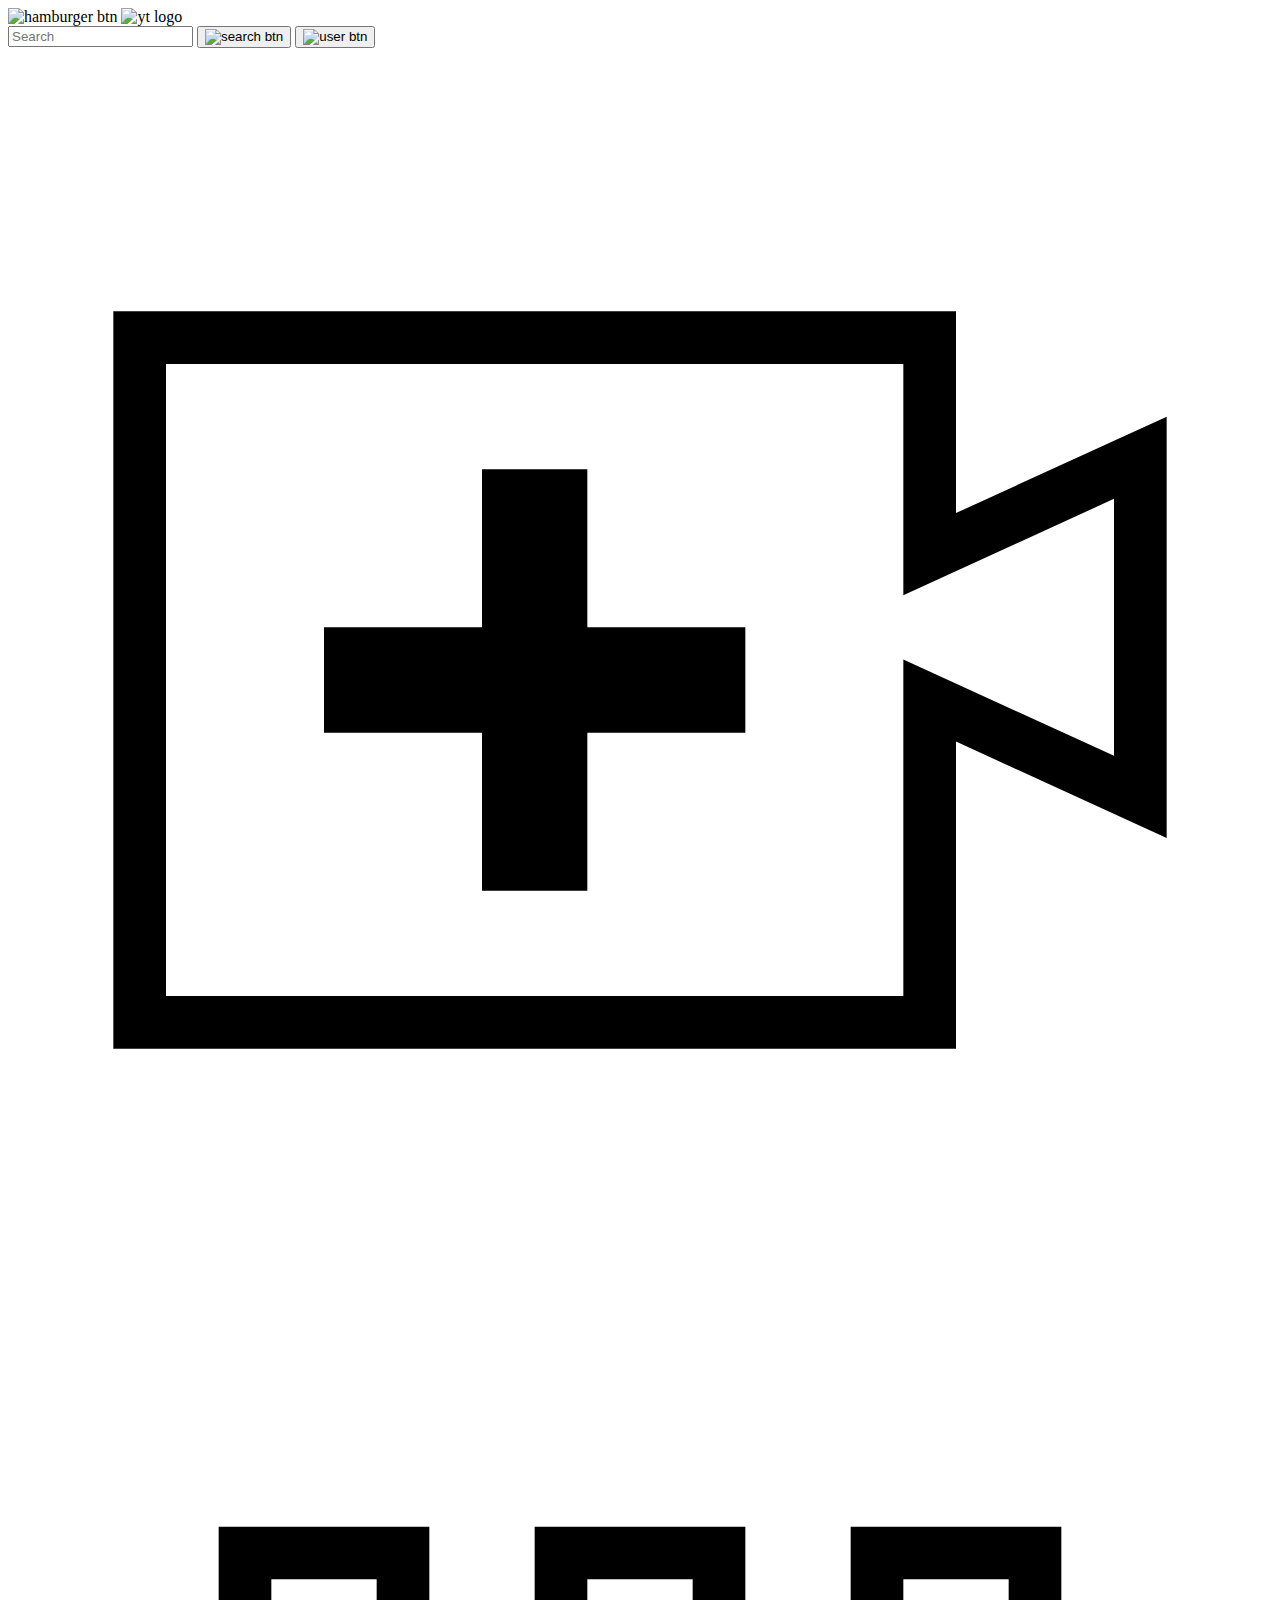
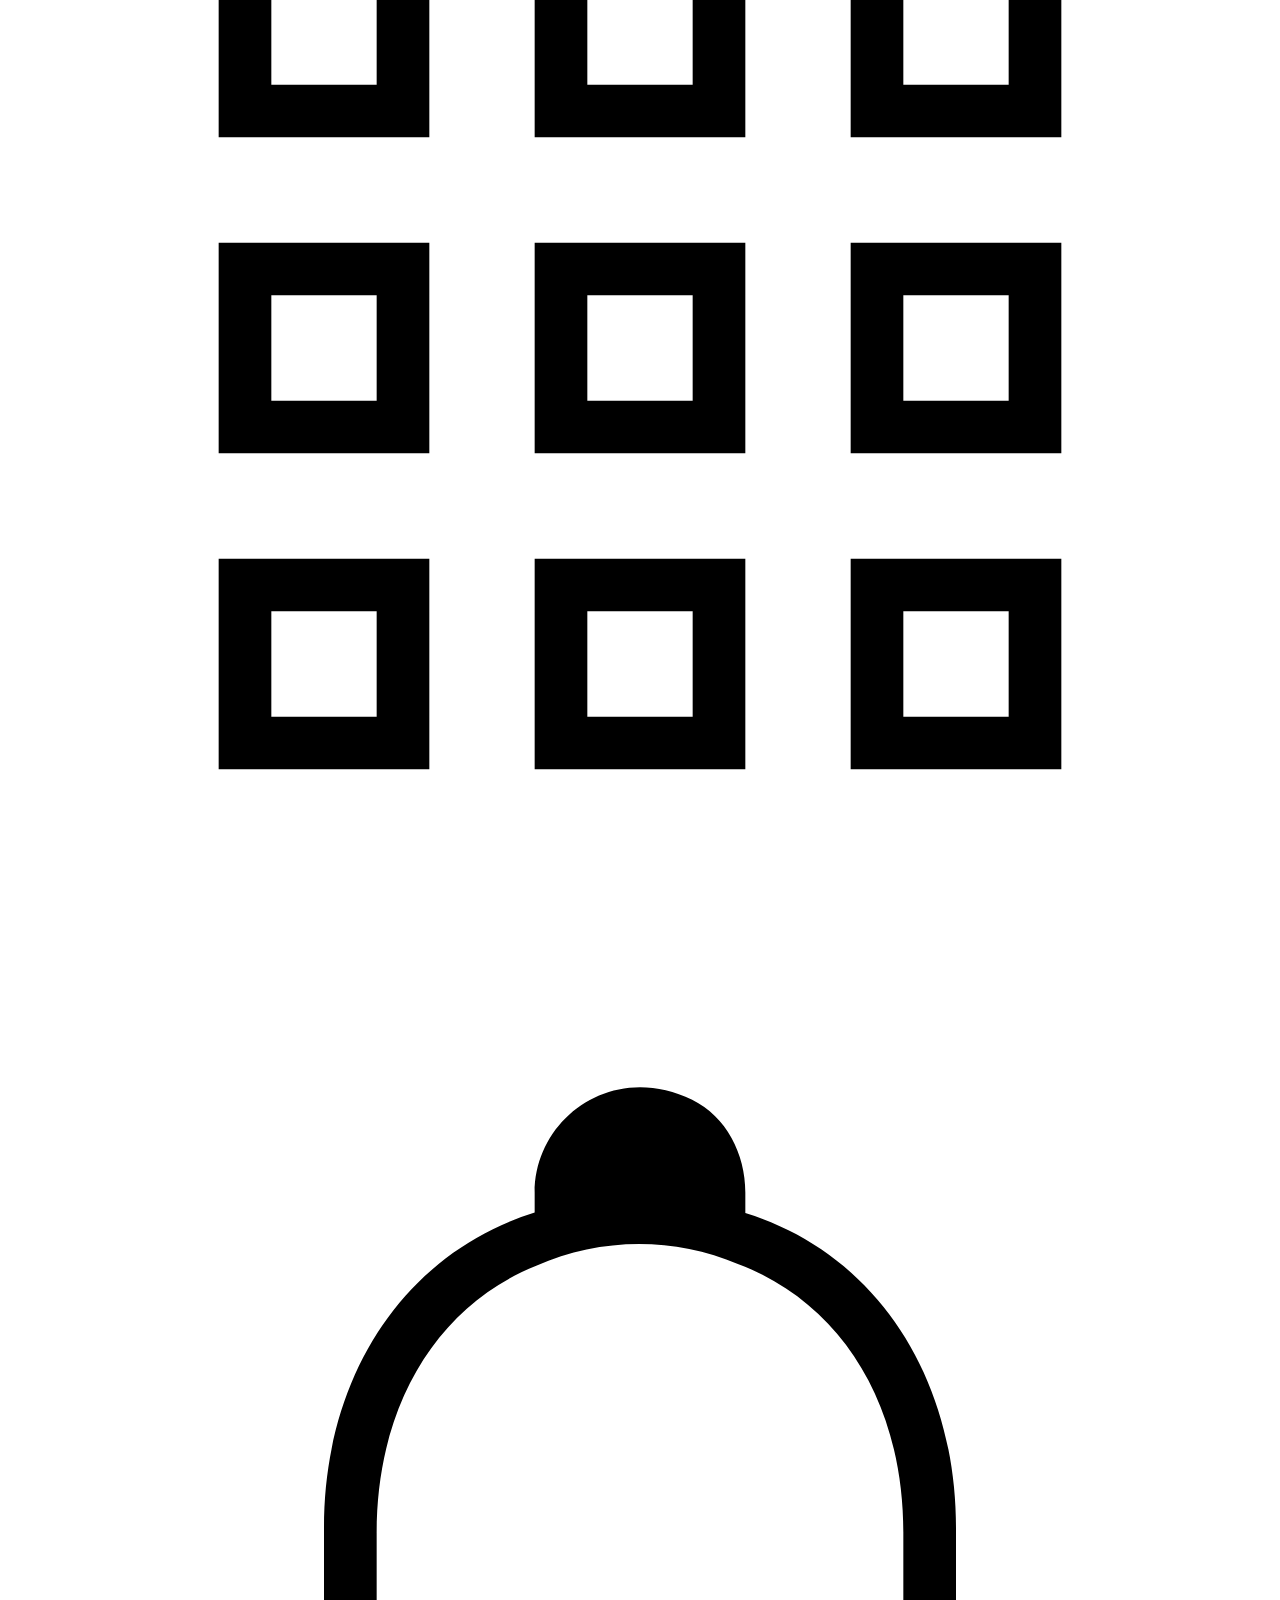
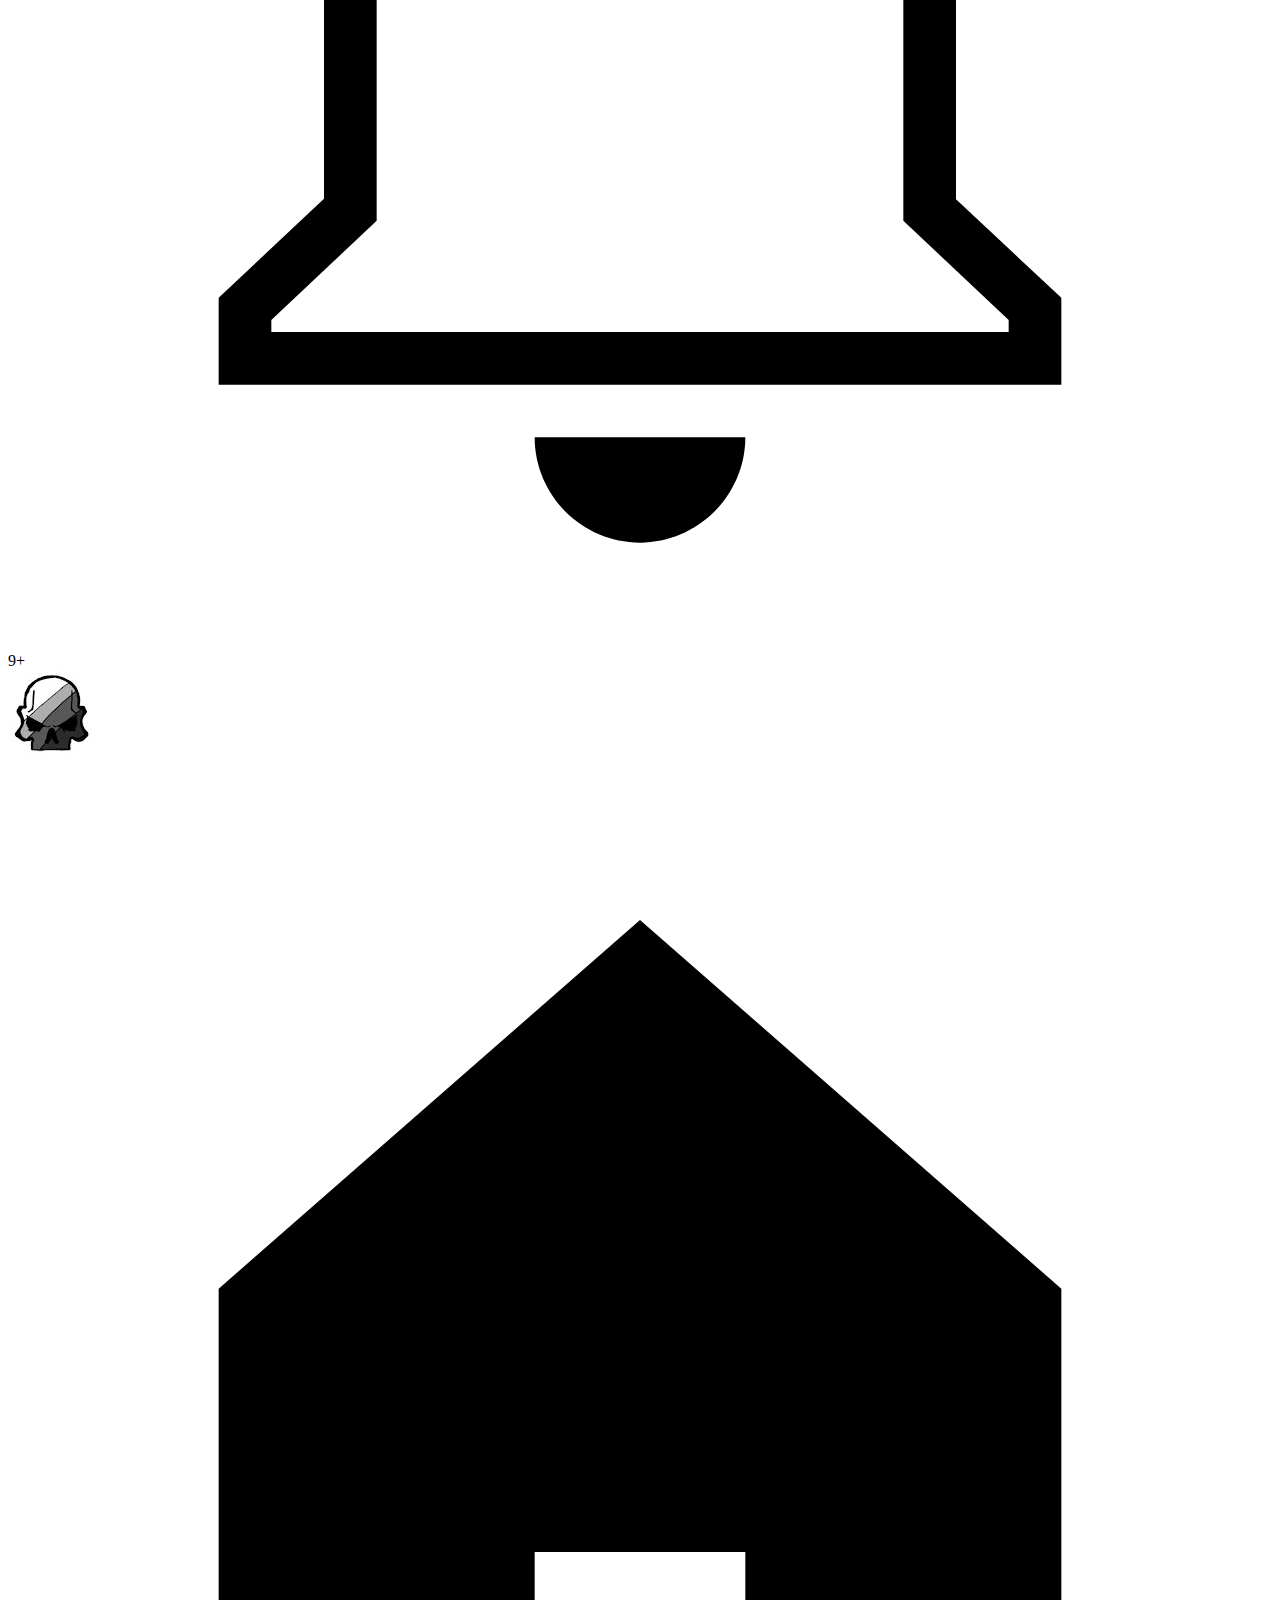
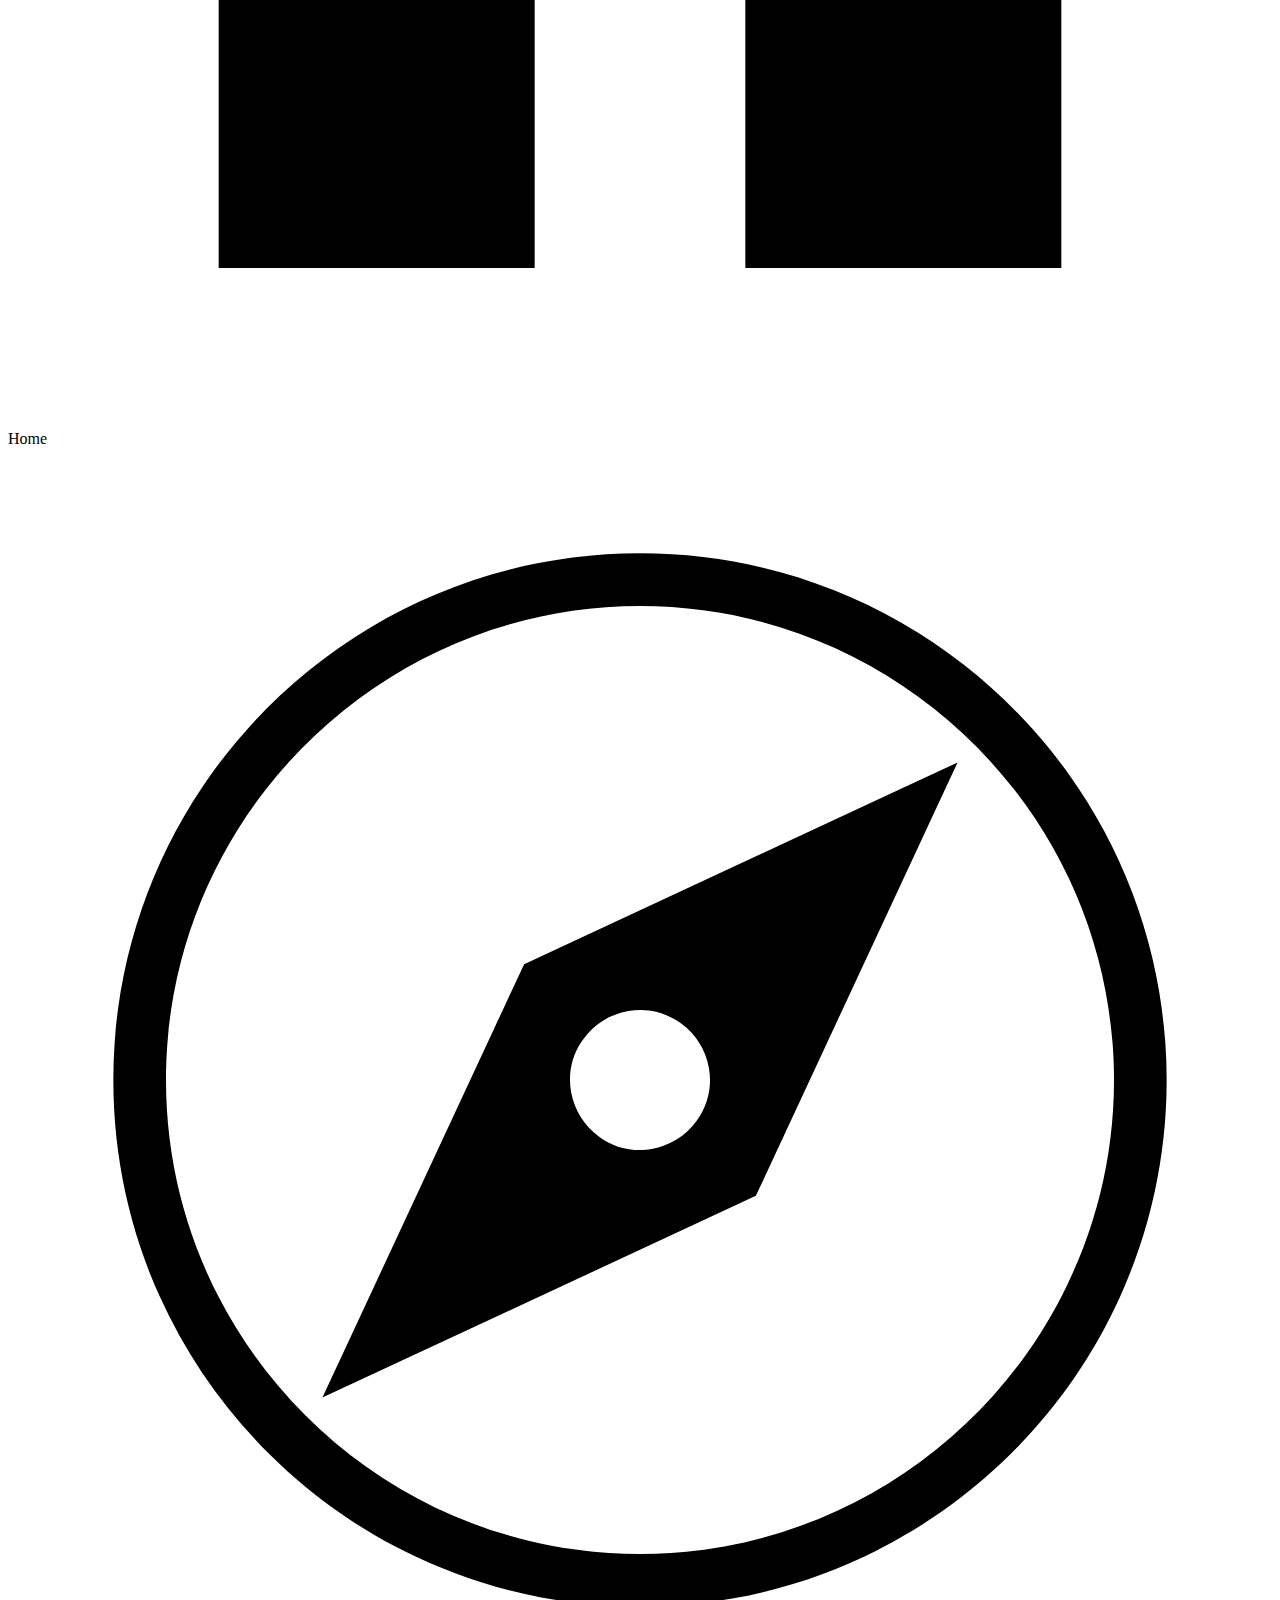
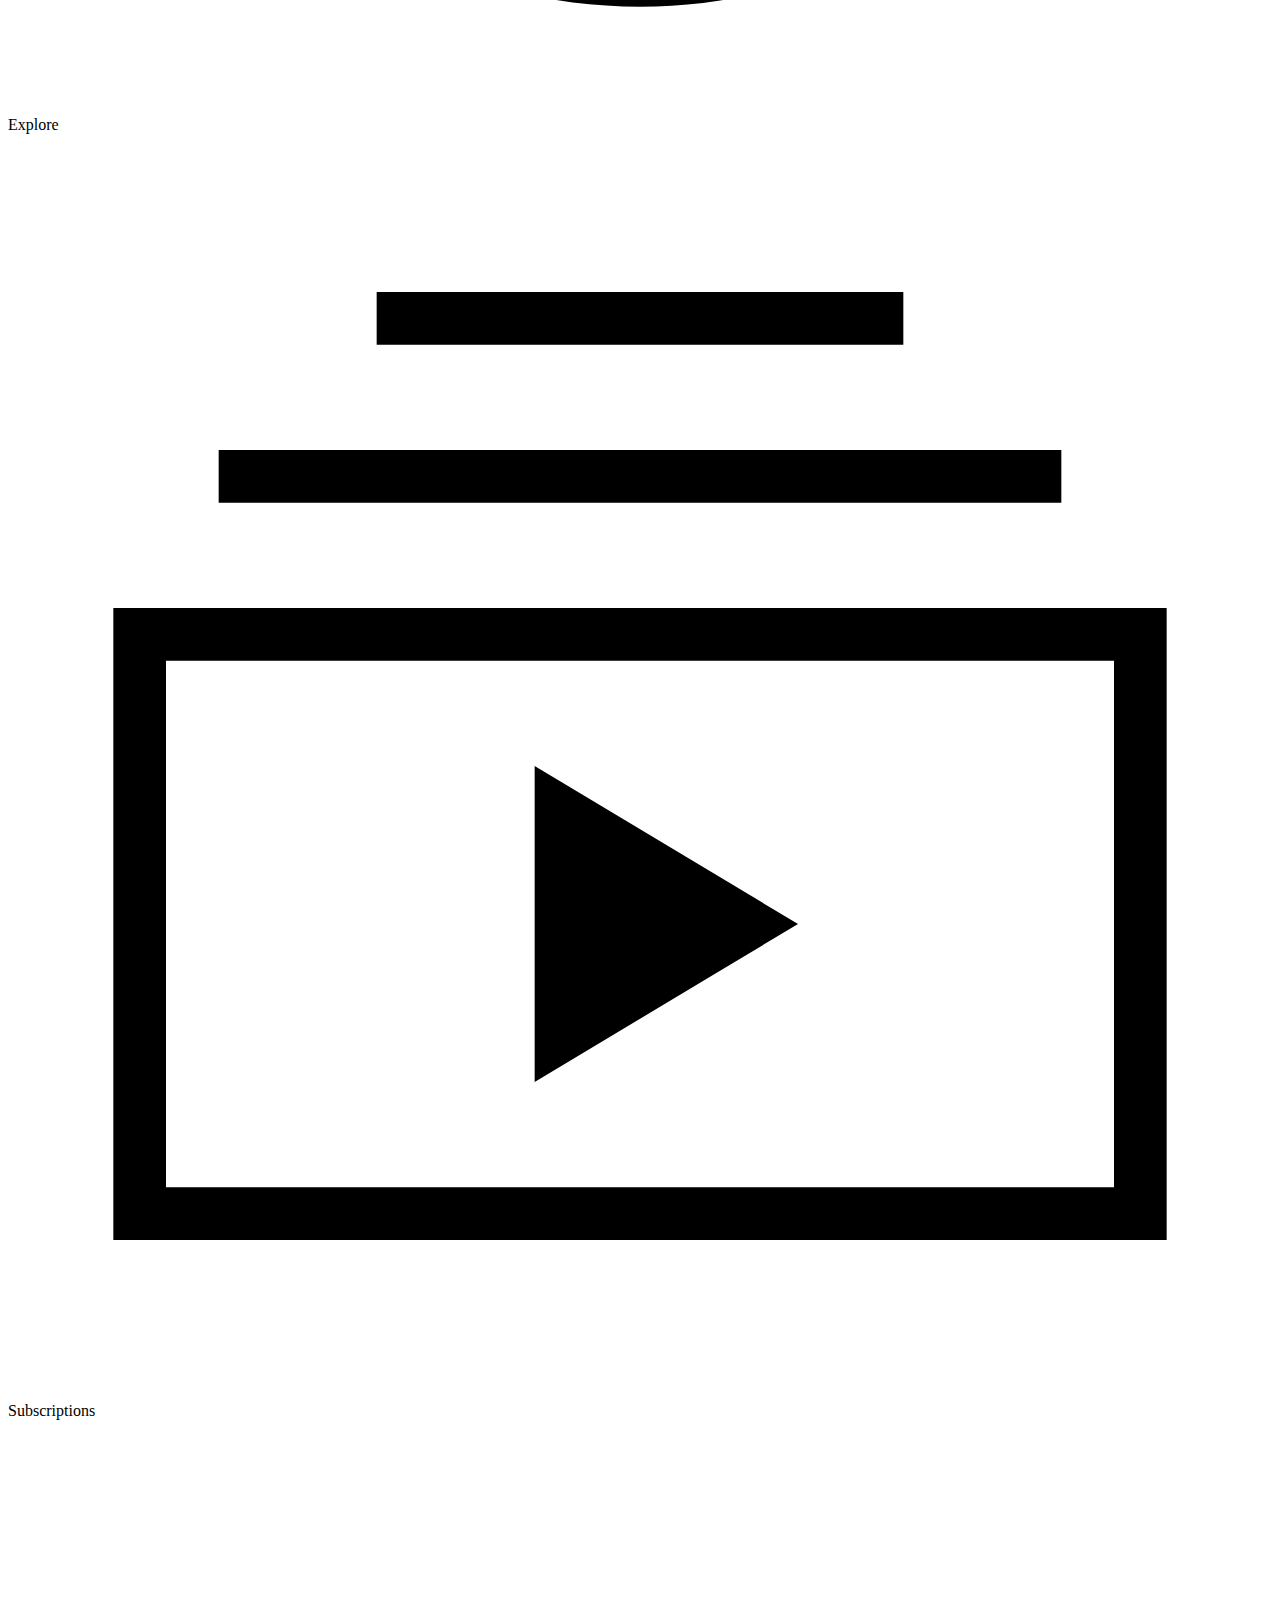
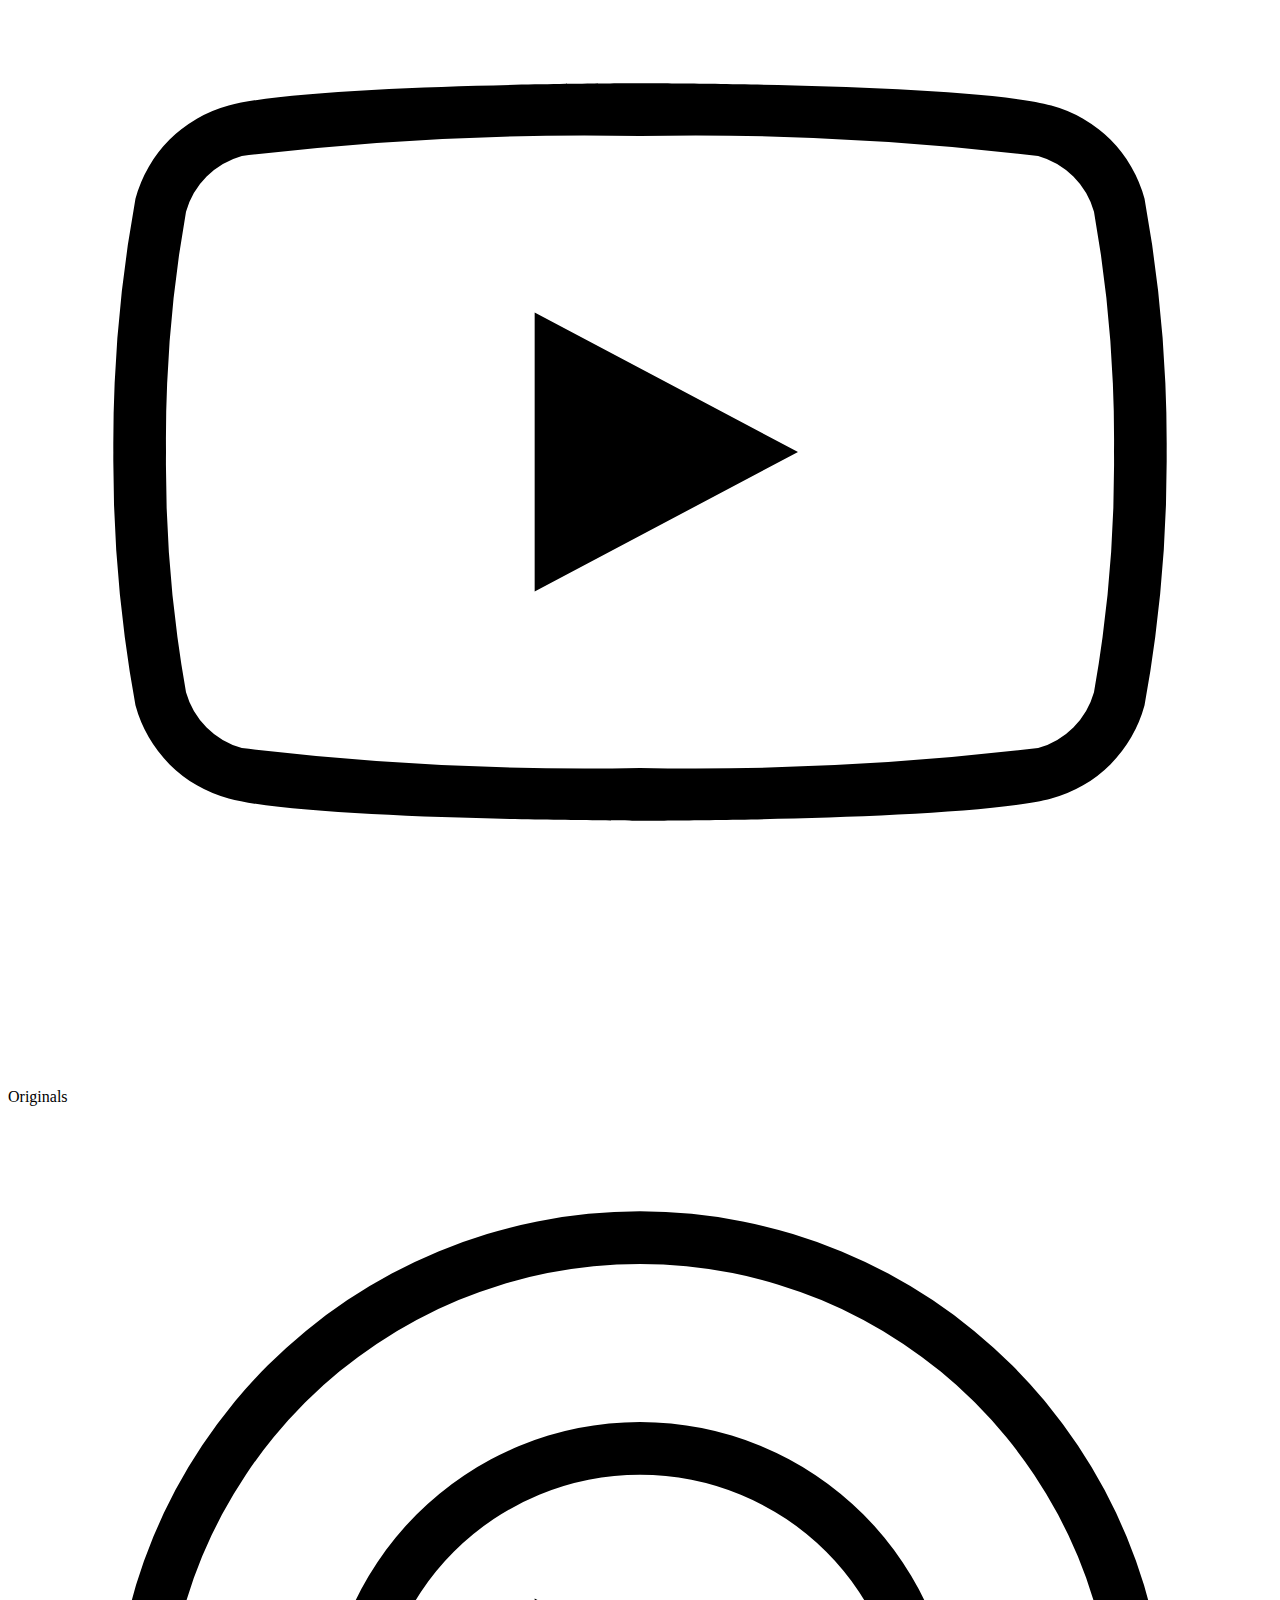
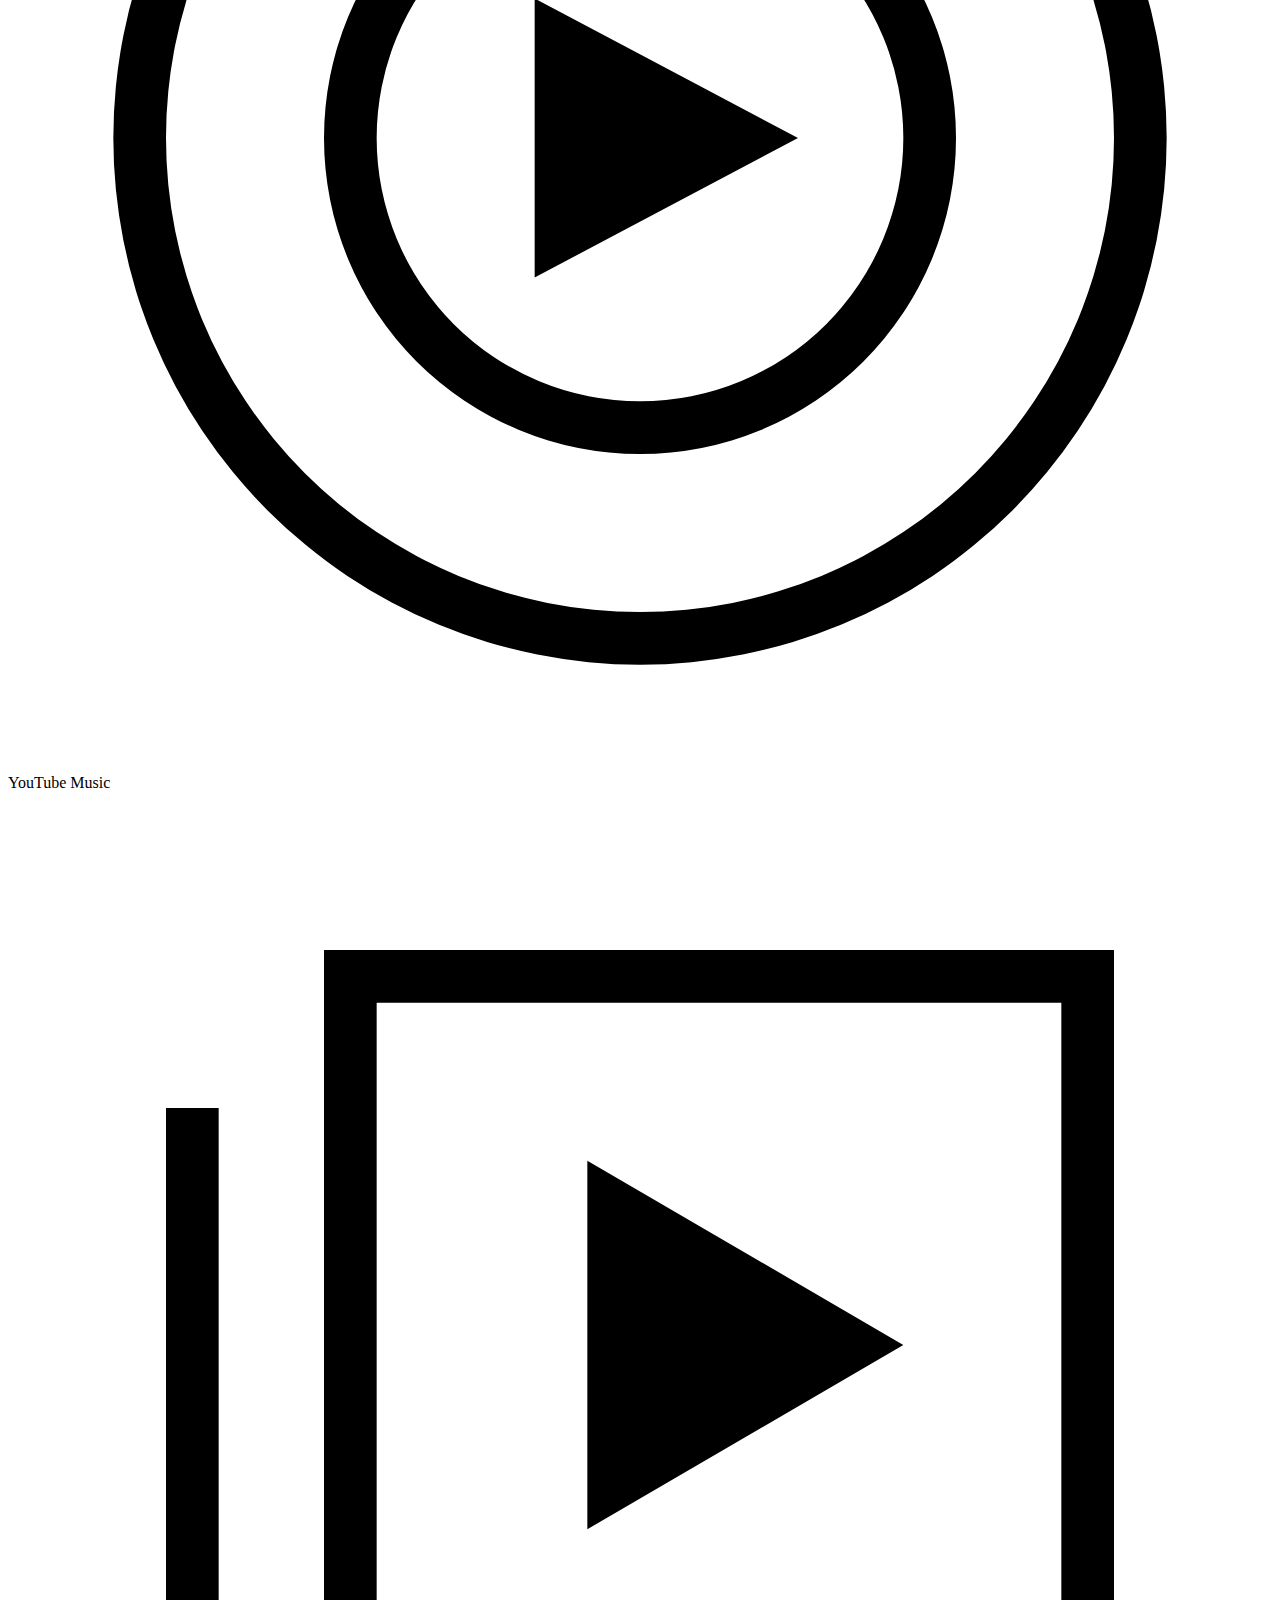
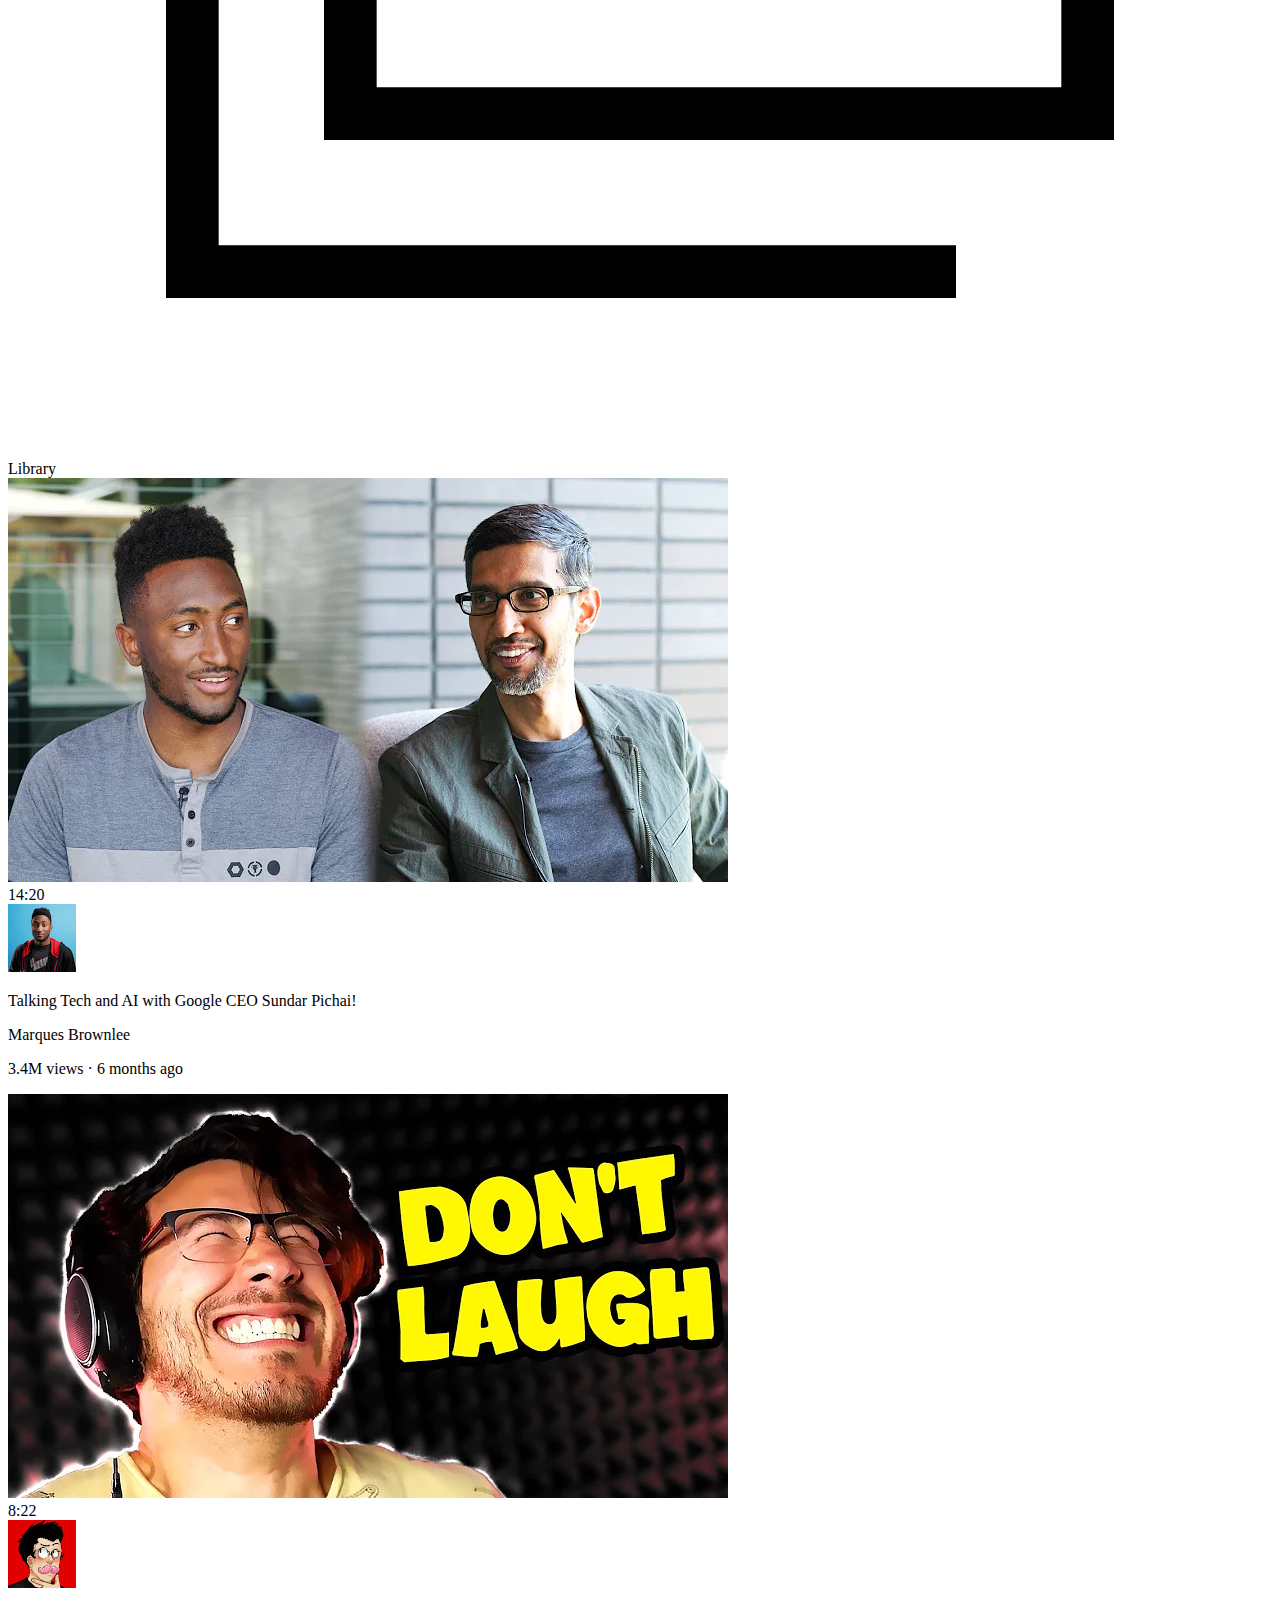
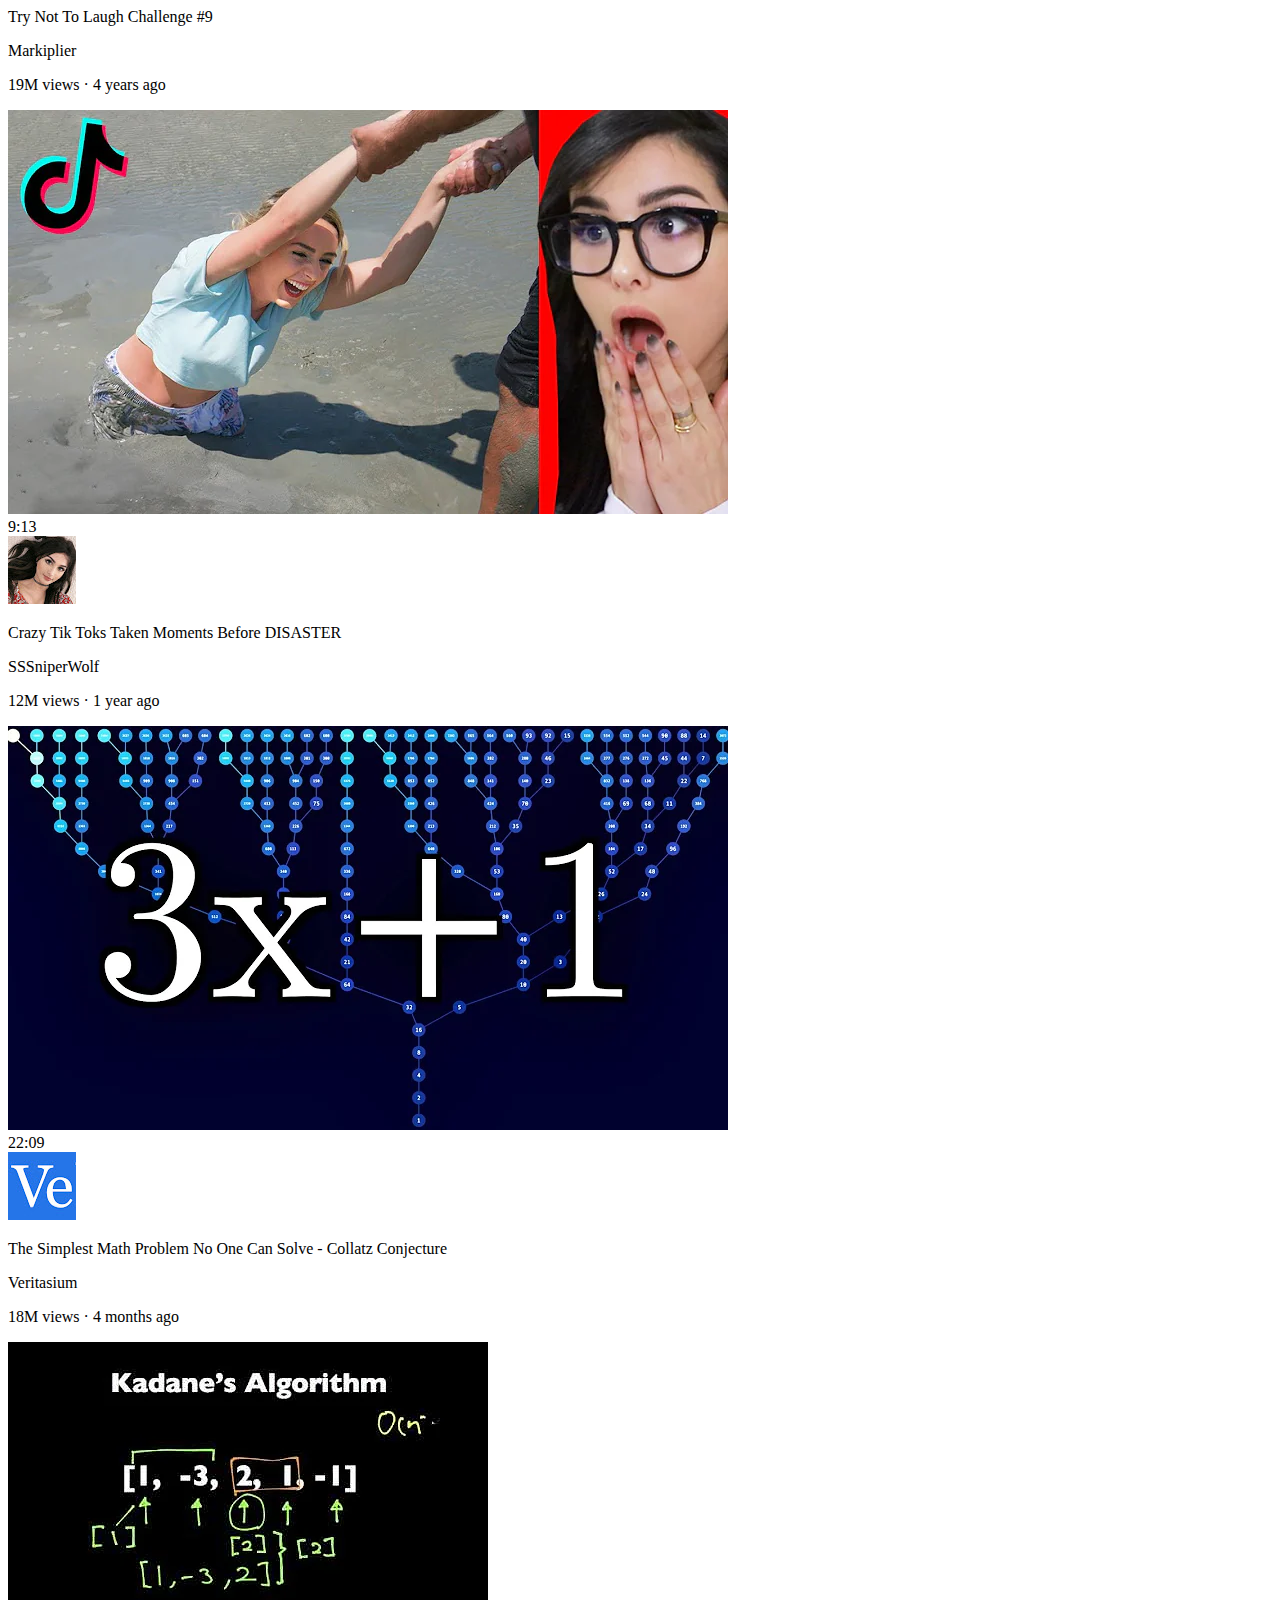
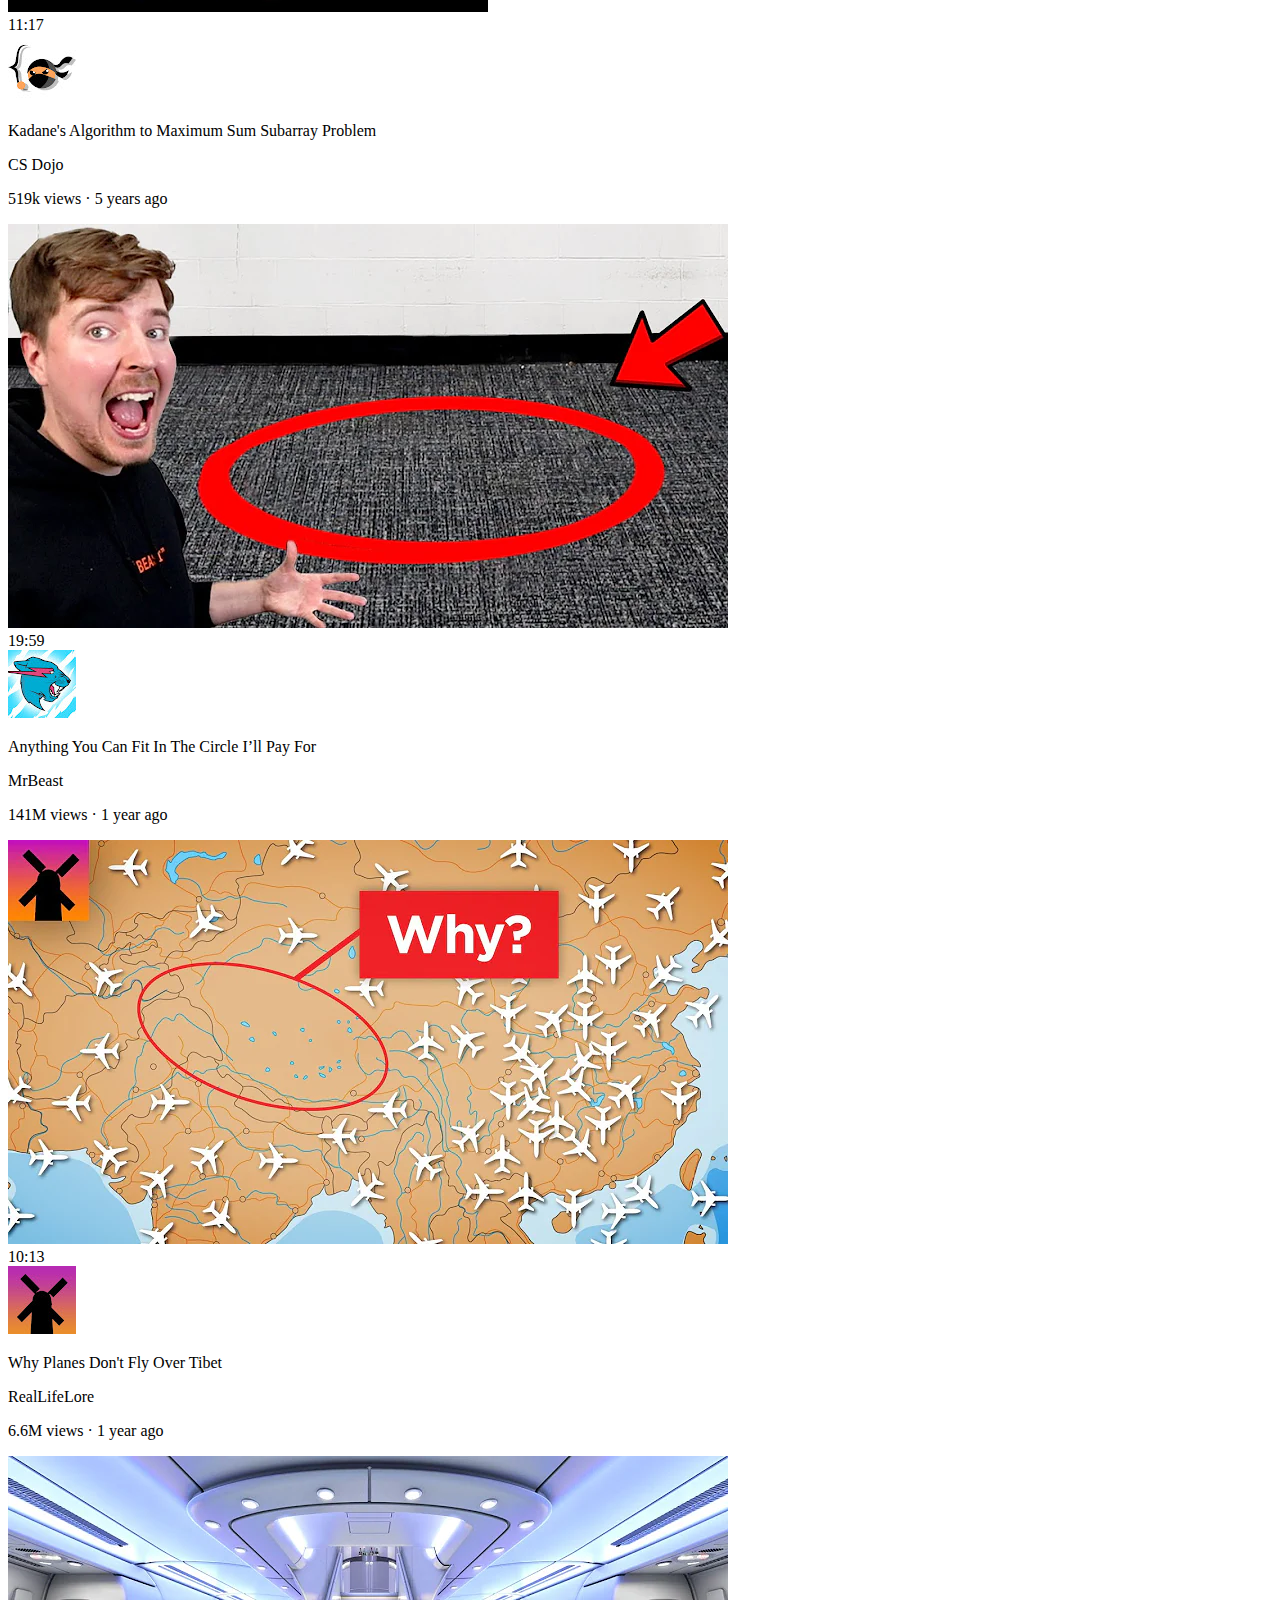
==== index.html @ a5c24d1d "Refactor" ====
<!DOCTYPE html>
<html lang="en">
  <head>
    <meta charset="UTF-8" />
    <meta name="viewport" content="width=device-width, initial-scale=1.0" />
    <title>YouTube</title>
    <link rel="stylesheet" href="styles.css" />
    <link rel="preconnect" href="https://fonts.googleapis.com" />
    <link rel="preconnect" href="https://fonts.gstatic.com" crossorigin />
    <link
      href="https://fonts.googleapis.com/css2?family=Roboto:wght@400;500;700&display=swap"
      rel="stylesheet"
    />
  </head>
  <body>
    <div class="header">
      <div class="left">
        <img
          class="ham-menu"
          src="images/header/hamburger-menu.svg"
          alt="hamburger btn"
        />
        <img
          class="yt-logo"
          src="images/header/youtube-logo.svg"
          alt="yt logo"
        />
      </div>
      <div class="middle">
        <input class="search-bar" type="text" placeholder="Search" />
        <button class="search-btn">
          <img
            class="search-ico"
            src="images/header/search.svg"
            alt="search btn"
          />
        </button>
        <button class="voice-search-btn">
          <img
            class="voice-ico"
            src="images/header/voice-search-icon.svg"
            alt="user btn"
          />
        </button>
      </div>
      <div class="right">
        <img
          class="create"
          src="/yt_recreation/images/header/upload.svg"
          alt="create"
        />
        <img
          class="apps"
          src="/yt_recreation/images/header/youtube-apps.svg"
          alt="apps"
        />
        <div class="notis-ico-cont">
          <img
            class="notis"
            src="/yt_recreation/images/header/notifications.svg"
            alt="notifications"
          />
          <div class="amount-of-notis">9+</div>
        </div>
        <img
          class="profile"
          src="/yt_recreation/images/header/profilepic.jpg"
          alt="profile"
        />
      </div>
    </div>

    <div class="sidebar">
      <div class="sidebar-btns">
        <img
          class="ico-size"
          src="/yt_recreation/images/sidebar/home.svg"
          alt="Home"
        />
        Home
      </div>
      <div class="sidebar-btns">
        <img
          class="ico-size"
          src="/yt_recreation/images/sidebar/explore.svg"
          alt="Home"
        />
        Explore
      </div>
      <div class="sidebar-btns">
        <img
          class="ico-size"
          src="/yt_recreation/images/sidebar/subscriptions.svg"
          alt="Home"
        />
        Subscriptions
      </div>
      <div class="sidebar-btns">
        <img
          class="ico-size"
          src="/yt_recreation/images/sidebar/originals.svg"
          alt="Home"
        />
        Originals
      </div>
      <div class="sidebar-btns">
        <img
          class="ico-size"
          src="/yt_recreation/images/sidebar/youtube-music.svg"
          alt="Home"
        />
        YouTube Music
      </div>
      <div class="sidebar-btns">
        <img
          class="ico-size"
          src="/yt_recreation/images/sidebar/library.svg"
          alt="Home"
        />
        Library
      </div>
    </div>

    <div class="video-grid">
      <div class="video-preview">
        <div class="thumbnail-row">
          <img
            class="thumbnail"
            src="/yt_recreation/images/thumbnails/thumbnail-1.jpg"
            alt="Marques Thumbnail"
          />
          <div class="vid-time">14:20</div>
        </div>
        <div class="video-info-grid">
          <div class="channel-picture">
            <img
              class="profile-picture"
              src="/yt_recreation/images/channels/channel-1.jpeg"
              alt="Marques PFP"
            />
          </div>
          <div class="video-info">
            <p class="video-title">
              Talking Tech and AI with Google CEO Sundar Pichai!
            </p>
            <p class="video-author">Marques Brownlee</p>
            <p class="video-stats">3.4M views &#183; 6 months ago</p>
          </div>
        </div>
      </div>

      <div class="video-preview">
        <div class="thumbnail-row">
          <img
            class="thumbnail"
            src="/yt_recreation/images/thumbnails/thumbnail-2.jpg"
            alt="Markiplier Thumbnail"
          />
          <div class="vid-time">8:22</div>
        </div>
        <div class="video-info-grid">
          <div class="channel-picture">
            <img
              class="profile-picture"
              src="/yt_recreation/images/channels/channel-2.jpeg"
              alt="Markiplier PFP"
            />
          </div>
          <div class="video-info">
            <p class="video-title">Try Not To Laugh Challenge #9</p>
            <p class="video-author">Markiplier</p>
            <p class="video-stats">19M views &#183; 4 years ago</p>
          </div>
        </div>
      </div>
      <div class="video-preview">
        <div class="thumbnail-row">
          <img
            class="thumbnail"
            src="/yt_recreation/images/thumbnails/thumbnail-3.jpg"
            alt="SSSniperWolf Thumbnail"
          />
          <div class="vid-time">9:13</div>
        </div>
        <div class="video-info-grid">
          <div class="channel-picture">
            <img
              class="profile-picture"
              src="/yt_recreation/images/channels/channel-3.jpeg"
              alt="SSSniperWolf PFP"
            />
          </div>
          <div class="video-info">
            <p class="video-title">
              Crazy Tik Toks Taken Moments Before DISASTER
            </p>
            <p class="video-author">SSSniperWolf</p>
            <p class="video-stats">12M views &#183; 1 year ago</p>
          </div>
        </div>
      </div>

      <div class="video-preview">
        <div class="thumbnail-row">
          <img
            class="thumbnail"
            src="/yt_recreation/images/thumbnails/thumbnail-4.jpg"
            alt="Veritasium Thumbnail"
          />
          <div class="vid-time">22:09</div>
        </div>
        <div class="video-info-grid">
          <div class="channel-picture">
            <img
              class="profile-picture"
              src="/yt_recreation/images/channels/channel-4.jpeg"
              alt="Veritasium PFP"
            />
          </div>
          <div class="video-info">
            <p class="video-title">
              The Simplest Math Problem No One Can Solve - Collatz Conjecture
            </p>
            <p class="video-author">Veritasium</p>
            <p class="video-stats">18M views &#183; 4 months ago</p>
          </div>
        </div>
      </div>

      <div class="video-preview">
        <div class="thumbnail-row">
          <img
            class="thumbnail"
            src="/yt_recreation/images/thumbnails/thumbnail-5.jpg"
            alt="CS Dojo Thumbnail"
          />
          <div class="vid-time">11:17</div>
        </div>
        <div class="video-info-grid">
          <div class="channel-picture">
            <img
              class="profile-picture"
              src="/yt_recreation/images/channels/channel-5.jpeg"
              alt="CS Dojo PFP"
            />
          </div>
          <div class="video-info">
            <p class="video-title">
              Kadane's Algorithm to Maximum Sum Subarray Problem
            </p>
            <p class="video-author">CS Dojo</p>
            <p class="video-stats">519k views &#183; 5 years ago</p>
          </div>
        </div>
      </div>

      <div class="video-preview">
        <div class="thumbnail-row">
          <img
            class="thumbnail"
            src="/yt_recreation/images/thumbnails/thumbnail-6.jpg"
            alt="MrBeast Thumbnail"
          />
          <div class="vid-time">19:59</div>
        </div>
        <div class="video-info-grid">
          <div class="channel-picture">
            <img
              class="profile-picture"
              src="/yt_recreation/images/channels/channel-6.jpeg"
              alt="MrBeast PFP"
            />
          </div>
          <div class="video-info">
            <p class="video-title">
              Anything You Can Fit In The Circle I’ll Pay For
            </p>
            <p class="video-author">MrBeast</p>
            <p class="video-stats">141M views &#183; 1 year ago</p>
          </div>
        </div>
      </div>

      <div class="video-preview">
        <div class="thumbnail-row">
          <img
            class="thumbnail"
            src="/yt_recreation/images/thumbnails/thumbnail-7.jpg"
            alt="RealLifeLore Thumbnail"
          />
          <div class="vid-time">10:13</div>
        </div>
        <div class="video-info-grid">
          <div class="channel-picture">
            <img
              class="profile-picture"
              src="/yt_recreation/images/channels/channel-7.jpeg"
              alt="RealLifeLore PFP"
            />
          </div>
          <div class="video-info">
            <p class="video-title">Why Planes Don't Fly Over Tibet</p>
            <p class="video-author">RealLifeLore</p>
            <p class="video-stats">6.6M views &#183; 1 year ago</p>
          </div>
        </div>
      </div>

      <div class="video-preview">
        <div class="thumbnail-row">
          <img
            class="thumbnail"
            src="/yt_recreation/images/thumbnails/thumbnail-8.jpg"
            alt="Tech Vision Thumbnail"
          />
          <div class="vid-time">7:12</div>
        </div>
        <div class="video-info-grid">
          <div class="channel-picture">
            <img
              class="profile-picture"
              src="/yt_recreation/images/channels/channel-8.jpeg"
              alt="Tech Vision PFP"
            />
          </div>
          <div class="video-info">
            <p class="video-title">
              Inside The World's Biggest Passenger Plane
            </p>
            <p class="video-author">Tech Vision</p>
            <p class="video-stats">3.7M views &#183; 10 months ago</p>
          </div>
        </div>
      </div>

      <div class="video-preview">
        <div class="thumbnail-row">
          <img
            class="thumbnail"
            src="/yt_recreation/images/thumbnails/thumbnail-9.jpg"
            alt="ThenX Thumbnail"
          />
          <div class="vid-time">13:17</div>
        </div>
        <div class="video-info-grid">
          <div class="channel-picture">
            <img
              class="profile-picture"
              src="/yt_recreation/images/channels/channel-9.jpeg"
              alt="ThenX PFP"
            />
          </div>
          <div class="video-info">
            <p class="video-title">The SECRET to Super Human STRENGTH</p>
            <p class="video-author">ThenX</p>
            <p class="video-stats">20M views &#183; 3 years ago</p>
          </div>
        </div>
      </div>

      <div class="video-preview">
        <div class="thumbnail-row">
          <img
            class="thumbnail"
            src="/yt_recreation/images/thumbnails/thumbnail-10.jpg"
            alt="Business Insider Thumbnail"
          />
          <div class="vid-time">7:53</div>
        </div>
        <div class="video-info-grid">
          <div class="channel-picture">
            <img
              class="profile-picture"
              src="/yt_recreation/images/channels/channel-10.jpeg"
              alt="Business Insider PFP"
            />
          </div>
          <div class="video-info">
            <p class="video-title">
              How The World's Largest Cruise Ship Makes 30,000 Meals Every Day
            </p>
            <p class="video-author">Business Insider</p>
            <p class="video-stats">14M views &#183; 1 year ago</p>
          </div>
        </div>
      </div>

      <div class="video-preview">
        <div class="thumbnail-row">
          <img
            class="thumbnail"
            src="/yt_recreation/images/thumbnails/thumbnail-11.jpg"
            alt="Destination Tips Thumbnail"
          />
          <div class="vid-time">4:10</div>
        </div>
        <div class="video-info-grid">
          <div class="channel-picture">
            <img
              class="profile-picture"
              src="/yt_recreation/images/channels/channel-11.jpeg"
              alt="Destination Tips PFP"
            />
          </div>
          <div class="video-info">
            <p class="video-title">
              Dubai's Crazy Underwater Train and Other Things #Only in Dubai
            </p>
            <p class="video-author">Destination Tips</p>
            <p class="video-stats">3M views &#183; 1 year ago</p>
          </div>
        </div>
      </div>

      <div class="video-preview">
        <div class="thumbnail-row">
          <img
            class="thumbnail"
            src="/yt_recreation/images/thumbnails/thumbnail-12.jpg"
            alt="TED-Ed Thumbnail"
          />
          <div class="vid-time">4:51</div>
        </div>
        <div class="video-info-grid">
          <div class="channel-picture">
            <img
              class="profile-picture"
              src="/yt_recreation/images/channels/channel-12.jpeg"
              alt="TED-Ed PFP"
            />
          </div>
          <div class="video-info">
            <p class="video-title">
              What would happen if you didn’t drink water? - Mia Nacamulli
            </p>
            <p class="video-author">TED-Ed</p>
            <p class="video-stats">12M views &#183; 5 years ago</p>
          </div>
        </div>
      </div>
    </div>
    <div class="footnote"></div>
  </body>
</html>
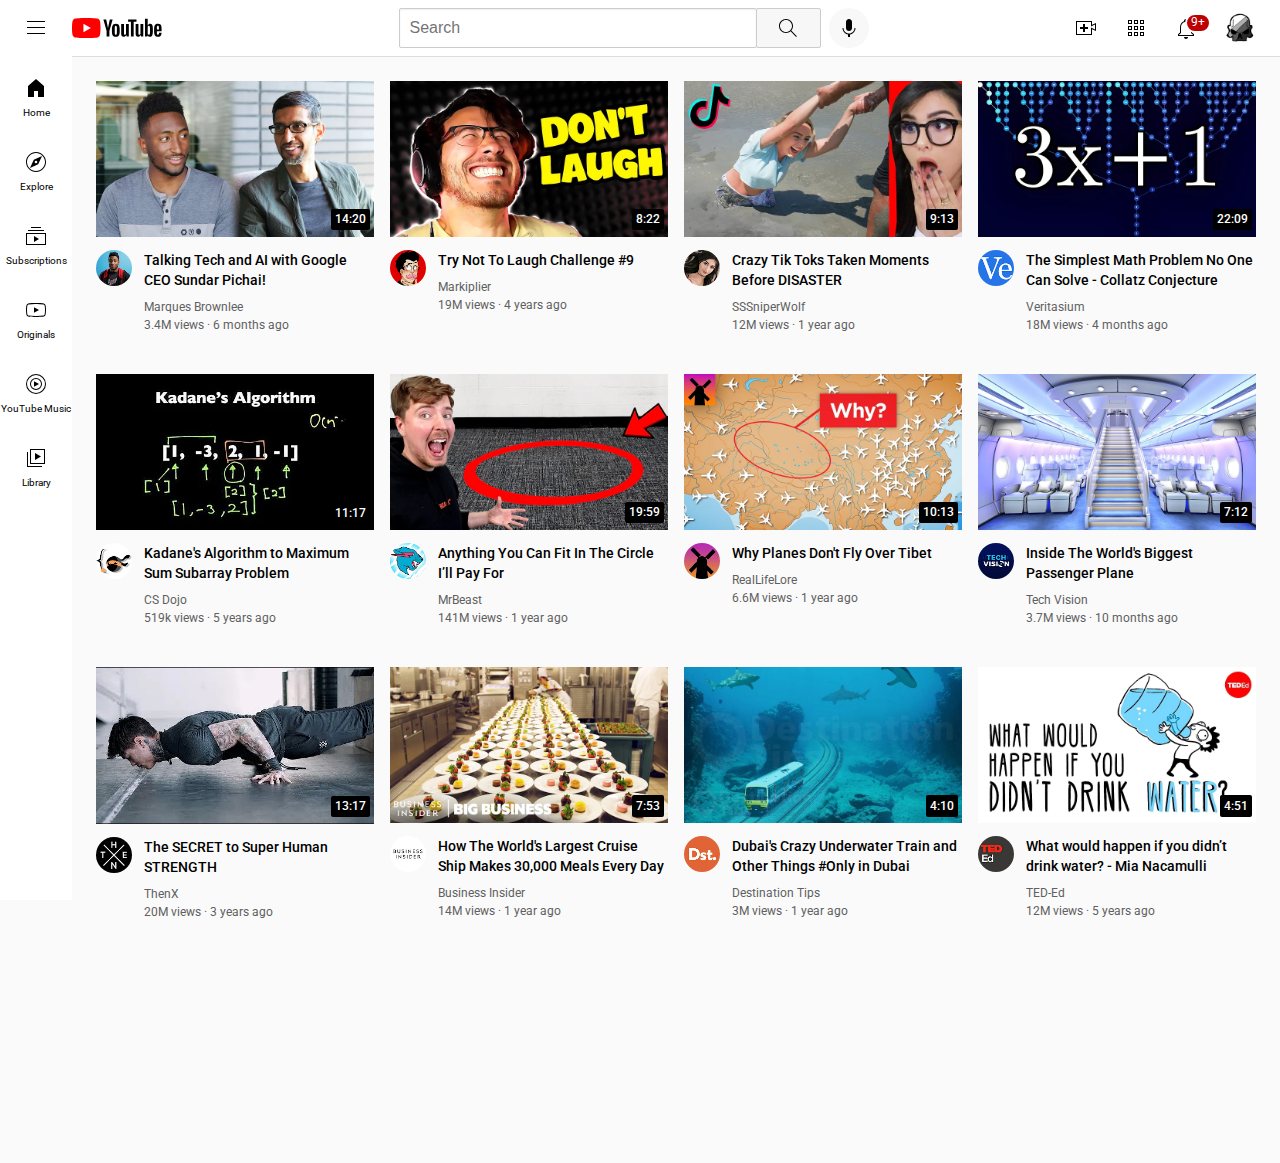
==== commit f4a255ea: "Update file sources in index.html" ====
--- a/index.html
+++ b/index.html
@@ -46,25 +46,25 @@
       <div class="right">
         <img
           class="create"
-          src="/yt_recreation/images/header/upload.svg"
+          src="images/header/upload.svg"
           alt="create"
         />
         <img
           class="apps"
-          src="/yt_recreation/images/header/youtube-apps.svg"
+          src="images/header/youtube-apps.svg"
           alt="apps"
         />
         <div class="notis-ico-cont">
           <img
             class="notis"
-            src="/yt_recreation/images/header/notifications.svg"
+            src="images/header/notifications.svg"
             alt="notifications"
           />
           <div class="amount-of-notis">9+</div>
         </div>
         <img
           class="profile"
-          src="/yt_recreation/images/header/profilepic.jpg"
+          src="images/header/profilepic.jpg"
           alt="profile"
         />
       </div>
@@ -74,7 +74,7 @@
       <div class="sidebar-btns">
         <img
           class="ico-size"
-          src="/yt_recreation/images/sidebar/home.svg"
+          src="images/sidebar/home.svg"
           alt="Home"
         />
         Home
@@ -82,7 +82,7 @@
       <div class="sidebar-btns">
         <img
           class="ico-size"
-          src="/yt_recreation/images/sidebar/explore.svg"
+          src="images/sidebar/explore.svg"
           alt="Home"
         />
         Explore
@@ -90,7 +90,7 @@
       <div class="sidebar-btns">
         <img
           class="ico-size"
-          src="/yt_recreation/images/sidebar/subscriptions.svg"
+          src="images/sidebar/subscriptions.svg"
           alt="Home"
         />
         Subscriptions
@@ -98,7 +98,7 @@
       <div class="sidebar-btns">
         <img
           class="ico-size"
-          src="/yt_recreation/images/sidebar/originals.svg"
+          src="images/sidebar/originals.svg"
           alt="Home"
         />
         Originals
@@ -106,7 +106,7 @@
       <div class="sidebar-btns">
         <img
           class="ico-size"
-          src="/yt_recreation/images/sidebar/youtube-music.svg"
+          src="images/sidebar/youtube-music.svg"
           alt="Home"
         />
         YouTube Music
@@ -114,7 +114,7 @@
       <div class="sidebar-btns">
         <img
           class="ico-size"
-          src="/yt_recreation/images/sidebar/library.svg"
+          src="images/sidebar/library.svg"
           alt="Home"
         />
         Library
@@ -126,7 +126,7 @@
         <div class="thumbnail-row">
           <img
             class="thumbnail"
-            src="/yt_recreation/images/thumbnails/thumbnail-1.jpg"
+            src="images/thumbnails/thumbnail-1.jpg"
             alt="Marques Thumbnail"
           />
           <div class="vid-time">14:20</div>
@@ -135,7 +135,7 @@
           <div class="channel-picture">
             <img
               class="profile-picture"
-              src="/yt_recreation/images/channels/channel-1.jpeg"
+              src="images/channels/channel-1.jpeg"
               alt="Marques PFP"
             />
           </div>
@@ -153,7 +153,7 @@
         <div class="thumbnail-row">
           <img
             class="thumbnail"
-            src="/yt_recreation/images/thumbnails/thumbnail-2.jpg"
+            src="images/thumbnails/thumbnail-2.jpg"
             alt="Markiplier Thumbnail"
           />
           <div class="vid-time">8:22</div>
@@ -162,7 +162,7 @@
           <div class="channel-picture">
             <img
               class="profile-picture"
-              src="/yt_recreation/images/channels/channel-2.jpeg"
+              src="images/channels/channel-2.jpeg"
               alt="Markiplier PFP"
             />
           </div>
@@ -177,7 +177,7 @@
         <div class="thumbnail-row">
           <img
             class="thumbnail"
-            src="/yt_recreation/images/thumbnails/thumbnail-3.jpg"
+            src="images/thumbnails/thumbnail-3.jpg"
             alt="SSSniperWolf Thumbnail"
           />
           <div class="vid-time">9:13</div>
@@ -186,7 +186,7 @@
           <div class="channel-picture">
             <img
               class="profile-picture"
-              src="/yt_recreation/images/channels/channel-3.jpeg"
+              src="images/channels/channel-3.jpeg"
               alt="SSSniperWolf PFP"
             />
           </div>
@@ -204,7 +204,7 @@
         <div class="thumbnail-row">
           <img
             class="thumbnail"
-            src="/yt_recreation/images/thumbnails/thumbnail-4.jpg"
+            src="images/thumbnails/thumbnail-4.jpg"
             alt="Veritasium Thumbnail"
           />
           <div class="vid-time">22:09</div>
@@ -213,7 +213,7 @@
           <div class="channel-picture">
             <img
               class="profile-picture"
-              src="/yt_recreation/images/channels/channel-4.jpeg"
+              src="images/channels/channel-4.jpeg"
               alt="Veritasium PFP"
             />
           </div>
@@ -231,7 +231,7 @@
         <div class="thumbnail-row">
           <img
             class="thumbnail"
-            src="/yt_recreation/images/thumbnails/thumbnail-5.jpg"
+            src="images/thumbnails/thumbnail-5.jpg"
             alt="CS Dojo Thumbnail"
           />
           <div class="vid-time">11:17</div>
@@ -240,7 +240,7 @@
           <div class="channel-picture">
             <img
               class="profile-picture"
-              src="/yt_recreation/images/channels/channel-5.jpeg"
+              src="images/channels/channel-5.jpeg"
               alt="CS Dojo PFP"
             />
           </div>
@@ -258,7 +258,7 @@
         <div class="thumbnail-row">
           <img
             class="thumbnail"
-            src="/yt_recreation/images/thumbnails/thumbnail-6.jpg"
+            src="images/thumbnails/thumbnail-6.jpg"
             alt="MrBeast Thumbnail"
           />
           <div class="vid-time">19:59</div>
@@ -267,7 +267,7 @@
           <div class="channel-picture">
             <img
               class="profile-picture"
-              src="/yt_recreation/images/channels/channel-6.jpeg"
+              src="images/channels/channel-6.jpeg"
               alt="MrBeast PFP"
             />
           </div>
@@ -285,7 +285,7 @@
         <div class="thumbnail-row">
           <img
             class="thumbnail"
-            src="/yt_recreation/images/thumbnails/thumbnail-7.jpg"
+            src="images/thumbnails/thumbnail-7.jpg"
             alt="RealLifeLore Thumbnail"
           />
           <div class="vid-time">10:13</div>
@@ -294,7 +294,7 @@
           <div class="channel-picture">
             <img
               class="profile-picture"
-              src="/yt_recreation/images/channels/channel-7.jpeg"
+              src="images/channels/channel-7.jpeg"
               alt="RealLifeLore PFP"
             />
           </div>
@@ -310,7 +310,7 @@
         <div class="thumbnail-row">
           <img
             class="thumbnail"
-            src="/yt_recreation/images/thumbnails/thumbnail-8.jpg"
+            src="images/thumbnails/thumbnail-8.jpg"
             alt="Tech Vision Thumbnail"
           />
           <div class="vid-time">7:12</div>
@@ -319,7 +319,7 @@
           <div class="channel-picture">
             <img
               class="profile-picture"
-              src="/yt_recreation/images/channels/channel-8.jpeg"
+              src="images/channels/channel-8.jpeg"
               alt="Tech Vision PFP"
             />
           </div>
@@ -337,7 +337,7 @@
         <div class="thumbnail-row">
           <img
             class="thumbnail"
-            src="/yt_recreation/images/thumbnails/thumbnail-9.jpg"
+            src="images/thumbnails/thumbnail-9.jpg"
             alt="ThenX Thumbnail"
           />
           <div class="vid-time">13:17</div>
@@ -346,7 +346,7 @@
           <div class="channel-picture">
             <img
               class="profile-picture"
-              src="/yt_recreation/images/channels/channel-9.jpeg"
+              src="images/channels/channel-9.jpeg"
               alt="ThenX PFP"
             />
           </div>
@@ -362,7 +362,7 @@
         <div class="thumbnail-row">
           <img
             class="thumbnail"
-            src="/yt_recreation/images/thumbnails/thumbnail-10.jpg"
+            src="images/thumbnails/thumbnail-10.jpg"
             alt="Business Insider Thumbnail"
           />
           <div class="vid-time">7:53</div>
@@ -371,7 +371,7 @@
           <div class="channel-picture">
             <img
               class="profile-picture"
-              src="/yt_recreation/images/channels/channel-10.jpeg"
+              src="images/channels/channel-10.jpeg"
               alt="Business Insider PFP"
             />
           </div>
@@ -389,7 +389,7 @@
         <div class="thumbnail-row">
           <img
             class="thumbnail"
-            src="/yt_recreation/images/thumbnails/thumbnail-11.jpg"
+            src="images/thumbnails/thumbnail-11.jpg"
             alt="Destination Tips Thumbnail"
           />
           <div class="vid-time">4:10</div>
@@ -398,7 +398,7 @@
           <div class="channel-picture">
             <img
               class="profile-picture"
-              src="/yt_recreation/images/channels/channel-11.jpeg"
+              src="images/channels/channel-11.jpeg"
               alt="Destination Tips PFP"
             />
           </div>
@@ -416,7 +416,7 @@
         <div class="thumbnail-row">
           <img
             class="thumbnail"
-            src="/yt_recreation/images/thumbnails/thumbnail-12.jpg"
+            src="images/thumbnails/thumbnail-12.jpg"
             alt="TED-Ed Thumbnail"
           />
           <div class="vid-time">4:51</div>
@@ -425,7 +425,7 @@
           <div class="channel-picture">
             <img
               class="profile-picture"
-              src="/yt_recreation/images/channels/channel-12.jpeg"
+              src="images/channels/channel-12.jpeg"
               alt="TED-Ed PFP"
             />
           </div>
--- a/styles.css
+++ b/styles.css
@@ -0,0 +1,272 @@
+p {
+  font-family: Roboto, Arial;
+  margin-top: 0;
+  margin-bottom: 0;
+}
+
+body {
+  font-size: 16px;
+  font-weight: 400;
+  line-height: 1.5;
+  margin: 0;
+  padding-top: 61px;
+  padding-left: 76px;
+  padding-right: 4px;
+  background-color: rgb(250, 250, 250);
+}
+
+.thumbnail {
+  width: 100%;
+}
+
+.video-title {
+  margin-top: 6px;
+  margin-left: 0;
+  font-size: 14px;
+  font-weight: 500;
+  line-height: 20px;
+}
+
+.video-info {
+  height: 112px;
+}
+
+.video-info-grid {
+  display: grid;
+  grid-template-columns: 48px 1fr;
+}
+
+.channel-picture {
+  height: 112px;
+  width: 40px;
+}
+
+.profile-picture {
+  width: 36px;
+  border-radius: 36px;
+  margin-top: 6px;
+}
+
+.thumbnail-row {
+  position: relative;
+}
+
+.video-author {
+  margin-top: 8px;
+  font-size: 12px;
+  margin-bottom: 0;
+  color: rgb(96, 96, 96);
+}
+
+.video-stats {
+  font-size: 12px;
+  color: rgb(96, 96, 96);
+  margin-bottom: 16px;
+}
+
+.video-grid {
+  display: grid;
+  grid-template-columns: 1fr 1fr 1fr;
+  column-gap: 16px;
+  row-gap: 18px;
+  padding: 20px;
+}
+
+@media (max-width: 750px) {
+  .video-grid {
+    grid-template-columns: 1fr 1fr;
+  }
+}
+
+@media (min-width: 1000px) {
+  .video-grid {
+    grid-template-columns: 1fr 1fr 1fr 1fr;
+  }
+}
+
+.header {
+  height: 56px;
+  display: flex;
+  position: fixed;
+  flex-direction: row;
+  border-bottom: 1px solid #dedddd;
+  align-items: center;
+  background-color: white;
+  justify-content: space-between;
+  top: 0;
+  left: 0;
+  right: 0;
+  z-index: 100;
+}
+
+.left {
+  display: flex;
+  align-items: center;
+}
+
+.search-bar {
+  height: 36px;
+  flex: 1;
+  width: 0;
+  min-width: 0;
+  padding-left: 10px;
+  font-size: 16px;
+  border: 1px solid;
+  border-color: #cccccc;
+  border-radius: 2px;
+  box-shadow: inset 0px 1px 2px #eeeeee;
+}
+
+.search-bar:placeholder {
+  font-family: Roboto, Arial;
+  font-size: 16px;
+}
+
+.search-btn {
+  height: 40px;
+  width: 65px;
+  border: 1px solid #cccccc;
+  border-radius: 2px;
+  background-color: #f7f7f7;
+  margin-left: -1px;
+  margin-right: 8px;
+  cursor: pointer;
+}
+
+.search-ico {
+  height: 24px;
+  vertical-align: middle;
+}
+
+.voice-search-btn {
+  height: 40px;
+  width: 40px;
+  cursor: pointer;
+  border-radius: 20px;
+  border: none;
+  background-color: #f8f8f8;
+  display: flex;
+  justify-content: center;
+  align-items: center;
+}
+
+.voice-ico {
+  height: 24px;
+}
+
+.middle {
+  display: flex;
+  align-items: center;
+  flex: 1;
+  margin-left: 60px;
+  max-width: 470px;
+}
+
+.create,
+.apps,
+.notis {
+  height: 24px;
+  cursor: pointer;
+  vertical-align: middle;
+}
+
+.notis-ico-cont {
+  position: relative;
+}
+
+.amount-of-notis {
+  position: absolute;
+  top: -2px;
+  right: -13px;
+  color: white;
+  line-height: 1.1;
+  background-color: rgb(189, 0, 0);
+  font-family: Roboto, Ariel;
+  padding-left: 4px;
+  padding-right: 4px;
+  padding-top: 1px;
+  padding-bottom: 1px;
+  font-size: 12px;
+  font-weight: 400;
+  border: 2px solid rgb(121, 0, 0);
+  border: 2px solid white;
+  border-radius: 20px;
+}
+
+.right {
+  display: flex;
+  align-items: center;
+  justify-content: space-between;
+  margin-right: 24px;
+  margin-left: 29px;
+  width: 182px;
+  flex-shrink: 0;
+}
+
+.profile {
+  height: 32px;
+  border-radius: 16px;
+  cursor: pointer;
+}
+
+.ham-menu {
+  height: 24px;
+  margin-left: 24px;
+  margin-right: 24px;
+  cursor: pointer;
+}
+
+.yt-logo {
+  height: 20px;
+}
+
+.sidebar {
+  position: fixed;
+  top: 56px;
+  left: 0;
+  bottom: 0;
+  background-color: white;
+  width: 72px;
+  padding-top: 5px;
+  z-index: 101;
+}
+
+.vid-time {
+  position: absolute;
+  background-color: black;
+  color: white;
+  font-family: Roboto, Ariel;
+  font-size: 12px;
+  padding-top: 1.5px;
+  padding-bottom: 2px;
+  padding-left: 4px;
+  padding-right: 4px;
+  border-radius: 2px;
+  font-weight: 500;
+  bottom: 13.5px;
+  right: 4px;
+}
+
+.sidebar-btns {
+  font-size: 10px;
+  font-family: Roboto, Ariel;
+  height: 74px;
+  display: flex;
+  flex-direction: column;
+  justify-content: center;
+  align-items: center;
+  cursor: pointer;
+}
+
+.ico-size {
+  height: 24px;
+  margin-bottom: 5px;
+}
+
+.sidebar-btns:hover {
+  background-color: #cccccc;
+}
+
+.footnote {
+  height: 200px;
+}
